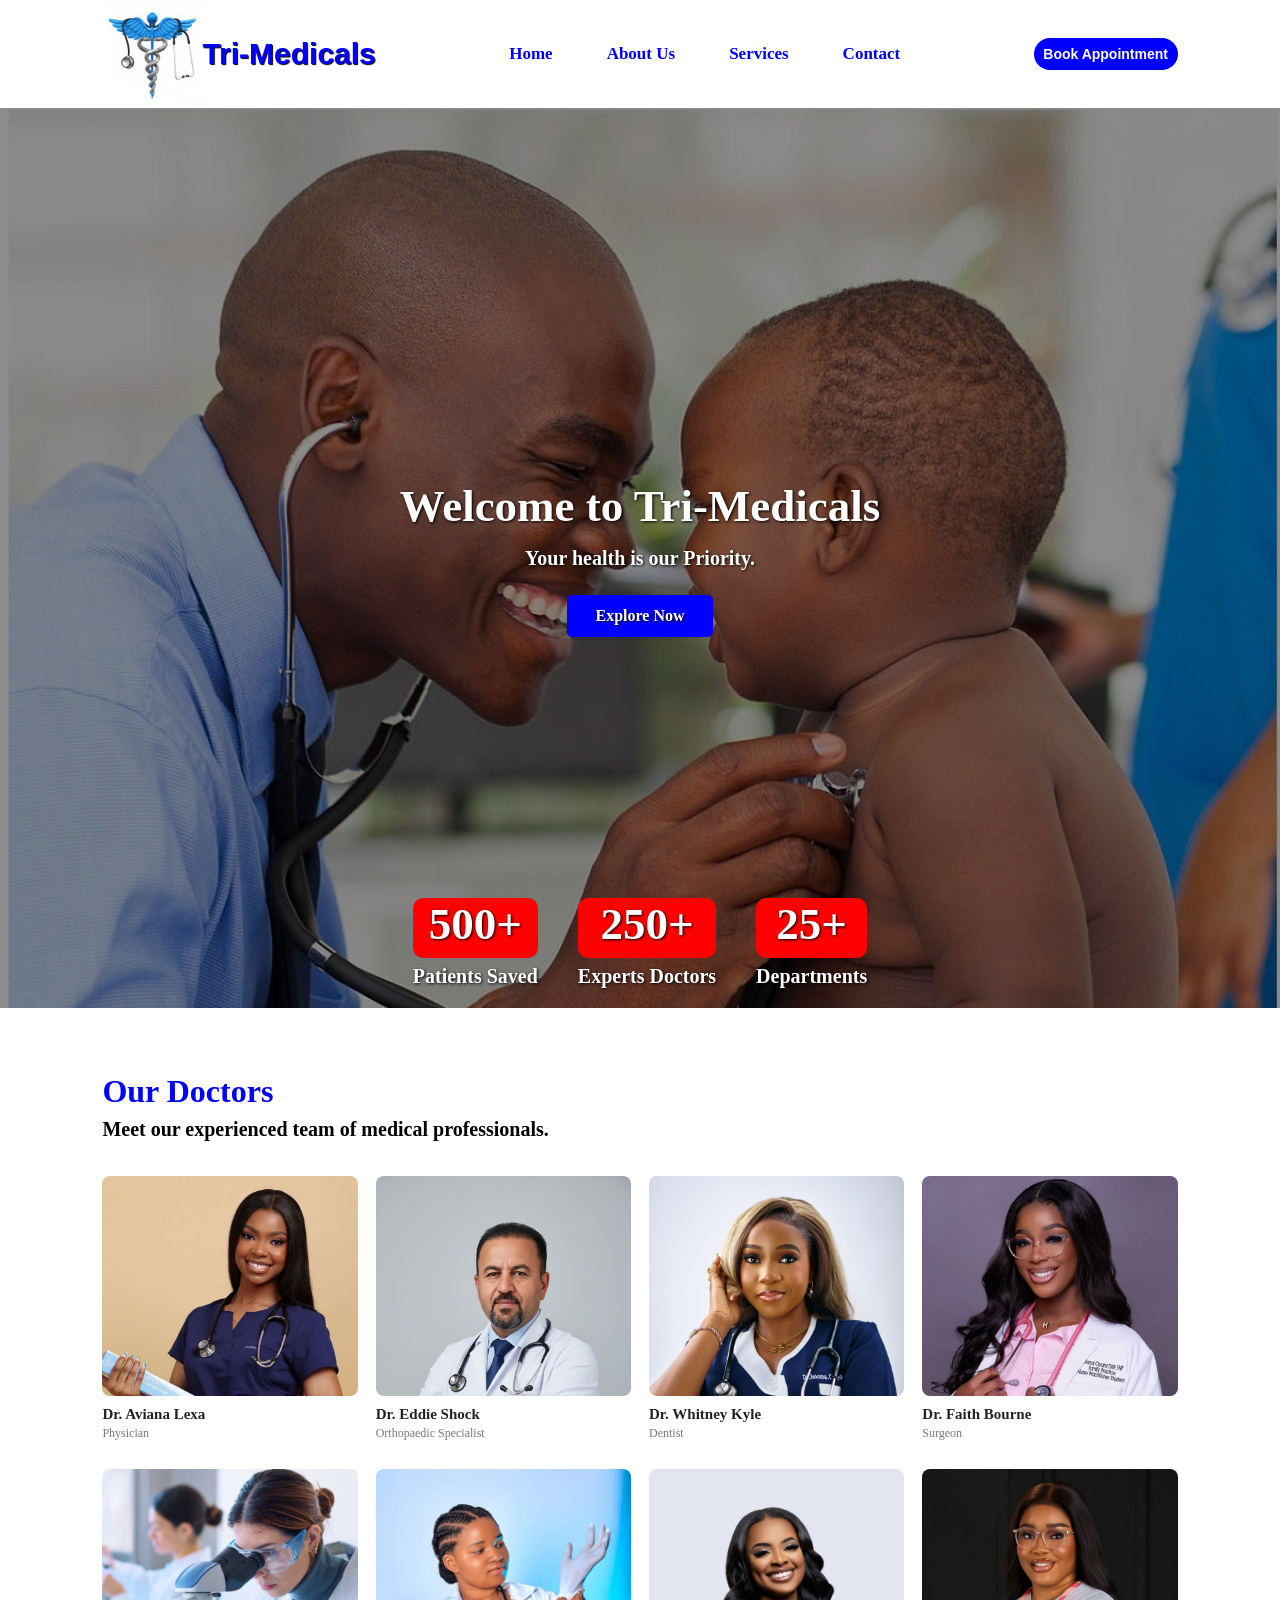
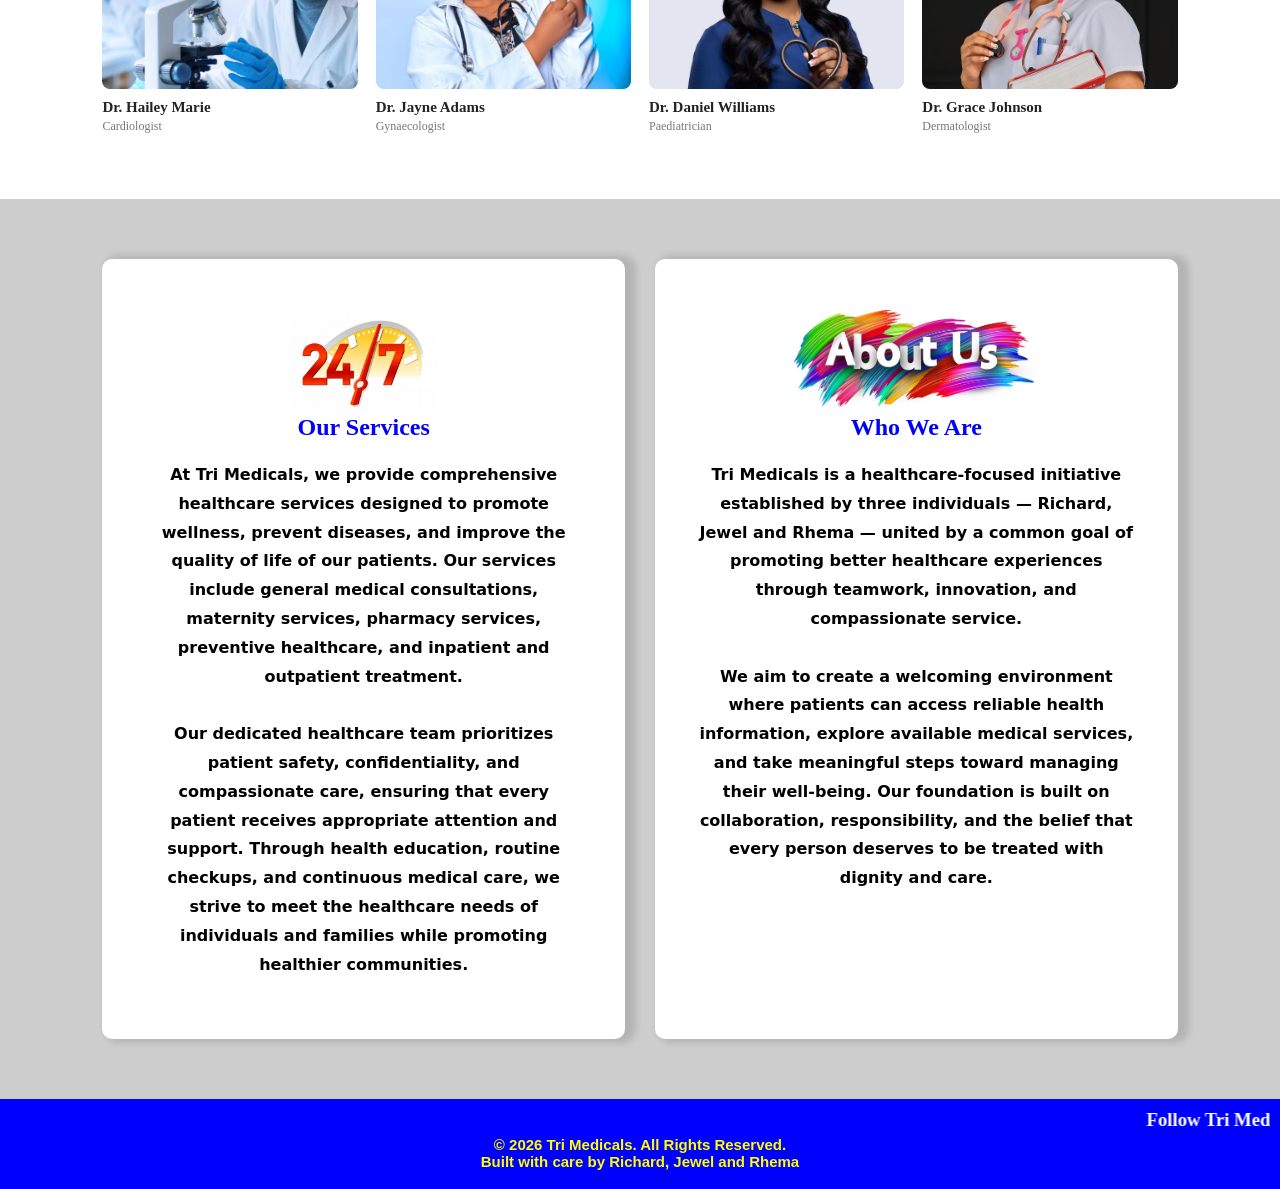
==== index.html @ 20a60c7f "Add files via upload" ====
<!DOCTYPE html>
<html lang="en">
<head>
  <meta charset="UTF-8">
  <meta name="viewport" content="width=device-width, initial-scale=1.0">
  <title>Sliding Hero Section</title>
  <link rel="stylesheet" href="index.css">
</head>

<body>

  <header class="header">
    <div class="logo">
      <img src="57fd39310b9ed215d905737ed5369419.jpg" 
      alt="Logo" height="100" width="100">
      <small>Tri-Medicals</small>
    </div>

   <nav>
      <a href="index.html">Home</a>
      <a href="#About">About Us</a>
     <a href="#Services">Services</a>
      <a href="#contact">Contact</a>
    </nav>

  <div class="buttn">
    <button><a href="book.html">Book Appointment</a></button>
  </div>
  
  </header>
  
  <section class="hero">
    <div class="hero-content">

      <div class="slide slide1">
        <h1>Welcome to Tri-Medicals</h1>
        <p>Your health is our Priority.</p>
        <a href="#doctors" class="btn">Explore Now</a>

        <div class="flaunt">
          <div class="flaunt-content">
          <h1>500+</h1>
          <p>Patients Saved</p>
          </div>

          <div class="flaunt-content">
          <h1>250+</h1>
          <p>Experts Doctors</p>
          </div>

          <div class="flaunt-content">
          <h1>25+</h1>
          <p>Departments</p>
          </div>
        </div>
      </div>

      <div class="slide slide2">
        <h1>Quality Healthcare</h1>
        <p>Providing exceptional medical care for your well-being.</p>
        <a href="jewel.html" class="btn">Learn More</a>
      </div>
      
      
      <div class="slide slide3">
        <h1>Experience Excellence</h1>
        <p>Providing outstanding healthcare services.</p>
        <a href="rema.html" class="btn">Get Started</a>
      </div>
    </div>
  </section>

<section class="doctors" id="doctors">
    <div class="doctors-heading">
        <h2>Our Doctors</h2>
        <p>Meet our experienced team of medical professionals.</p>
    </div>
    <div class="doctors-container">
        <div class="doctor">
            <div class="doctor-image">
                <img src="1a757b9acd0ac59963c30a7845293c76.jpg" alt="Dr. Aviana Lexa">
            </div>
            <h3>Dr. Aviana Lexa</h3>
            <p>Physician</p>
        </div>
        <div class="doctor">
            <div class="doctor-image">
                <img src="f1638a3b734fa2c73a05cc1893f5796e.jpg" alt="Dr. Eddie Shock">
            </div>
            <h3>Dr. Eddie Shock</h3>
            <p>Orthopaedic Specialist</p>
        </div>
        <div class="doctor">
            <div class="doctor-image">
                <img src="ee (1).jpg" alt="Dr. Roseline Kyle">
            </div>
            <h3>Dr. Whitney Kyle</h3>
            <p>Dentist</p>
        </div>
        <div class="doctor">
            <div class="doctor-image">
                <img src="0347b9b4e133ac44768836cc714ef6ae.jpg" alt="Dr. Lawson Bourne">
            </div>
            <h3>Dr. Faith Bourne</h3>
            <p>Surgeon</p>
        </div>
        <div class="doctor">
            <div class="doctor-image">
                <img src="ca16efb843da4da2bc62c32de4078e88.jpg" alt="Dr. Hailey Marie">
            </div>
            <h3>Dr. Hailey Marie</h3>
            <p>Cardiologist</p>
        </div>
        <div class="doctor">
            <div class="doctor-image">
                <img src="8018d96ec3105ccbb4c014d3eaa37e16.jpg" alt="Dr. Jayne Adams">
            </div>
            <h3>Dr. Jayne Adams</h3>
            <p>Gynaecologist</p>
        </div>
        <div class="doctor">
            <div class="doctor-image">
                <img src="ee (2).jpg" alt="Dr. Winifred Williams">
            </div>
            <h3>Dr. Daniel Williams</h3>
            <p>Paediatrician</p>
        </div>
        <div class="doctor">
            <div class="doctor-image">
                <img src="b3552e364f4a2244667522ef50757efb.jpg" alt="Dr. Grace Johnson">
            </div>
            <h3>Dr. Grace Johnson</h3>
            <p>Dermatologist</p>
        </div>
    </div>
</section>

  <section class="content">
  
    <div class="content-section">
      <div class="logos">
    <img src="c5f24e0ccd34e02118a8fd1b642acce1.jpg" height="100" width="150">
             </div>
      <h2 id =Services>Our Services</h2>
      <p>
      At Tri Medicals, we provide comprehensive healthcare services 
      designed to promote wellness, prevent diseases, and improve the 
      quality of life of our patients. Our services include general
       medical consultations, maternity services, pharmacy services, 
       preventive healthcare, and inpatient and 
       outpatient treatment.<br><br> 
       Our dedicated healthcare team prioritizes patient safety, 
       confidentiality, and compassionate care, ensuring that every 
       patient receives appropriate attention and support. 
       Through health education, routine checkups, and continuous medical
        care, we strive to meet the healthcare needs of individuals and 
        families while promoting healthier communities.
      </p> </div>



    <div class="content-section">
        <div class="logos">
    <img src="f0aa457db491c90fc447aba554504ecc.jpg" height="100" width="250">
             </div>
    
      <h2 id =About>Who We Are</h2>
      <p>
      Tri Medicals is a healthcare-focused initiative established by three individuals —
       Richard, Jewel and Rhema — united by a common goal of promoting better healthcare experiences through teamwork, innovation, and compassionate service.
      <br><br>We aim to create a welcoming environment where patients can access 
      reliable health information, explore available medical services, and 
      take meaningful steps toward managing their well-being.

    Our foundation is built on collaboration, responsibility, and the 
    belief that every person deserves to be treated with dignity and care.</p>
    
  </section>

  <footer>

<h3><Marquee id="contact">Follow Tri Medicals @ trimedicals@gmail.com or Call 0704 112 0953 for healthcare updates, wellness information, and news about our initiatives.
</Marquee></h3>
<p>© 2026 Tri Medicals. All Rights Reserved.<br>

Built with care by Richard, Jewel and Rhema</p>


  </footer>
</body>
</html>
---- index.css ----
/* =========================
   1. GENERAL RESET
========================= */

* {
    margin: 0;
    padding: 0;
    box-sizing: border-box;
    scroll-behavior: smooth;
}

body {
    font-family: "Times New Roman", serif;
}


/* =========================
   2. HEADER
========================= */

.header {
    width: 100%;
    padding: 4px 8%;
    display: flex;
    justify-content: space-between;
    align-items: center;
    background: white;
    position: relative;
    z-index: 10;
}

.logo {
    display: flex;
    align-items: center;
}

.logo small {
    font-family: Verdana, Geneva, Tahoma, sans-serif;
    font-size: 30px;
    font-weight: bold;
    color: blue;
    text-shadow: 1px 1px 1px black;
}

nav {
    display: flex;
    align-items: center;
    gap: 30px;
}

nav a {
    display: inline-block;
    color: blue;
    text-decoration: none;
    font-size: 17px;
    font-weight: bold;
    padding: 10px 12px;
    border-radius: 10px;
    transition: color 0.5s ease,
                background-color 0.5s ease,
                transform 0.5s ease;
}

nav a:hover {
    color: white;
    background-color: blue;
    transform: scale(1.05);
}


/* =========================
   3. HEADER BUTTON
========================= */

.buttn button {
    outline: none;
    background-color: blue;
    border: none;
    width: 9rem;
    height: 2rem;
    border-radius: 30px;
    font-weight: bolder;
    font-size: 14px;
    cursor: pointer;
    transition: background-color 0.5s ease,
                transform 0.5s ease;
}

.buttn button a {
    display: block;
    text-decoration: none;
    color: white;
}

.buttn button:hover {
    background-color: darkorange;
    transform: scale(1.1);
}


/* =========================
   4. HERO SECTION
========================= */

.hero {
    width: 100%;
    height: 100vh;
    overflow: hidden;
    position: relative;
}

/* HERO SLIDER CONTAINER */

.hero-content {
    display: flex;
    width: 100%;
    height: 100%;
    animation: slideImages 15s infinite;
}

/* INDIVIDUAL SLIDES */

.slide {
    min-width: 100%;
    height: 100%;
    flex-shrink: 0;
    display: flex;
    flex-direction: column;
    justify-content: center;
    align-items: center;
    text-align: center;
    color: white;
    background-size: cover;
    background-position: center;
    background-repeat: no-repeat;
    position: relative;
}

/* DARK OVERLAY */

.slide::before {
    content: "";
    position: absolute;
    inset: 0;
    background: rgba(0, 0, 0, 0.45);
}

/* TEXT ABOVE OVERLAY */

.slide h1,
.slide p,
.slide .btn {
    position: relative;
    z-index: 1;
}

.slide h1 {
    font-size: 45px;
    margin-bottom: 15px;
    font-weight: bolder;
    text-shadow: 1px 1px 3px black;
}

.slide p {
    font-size: 20px;
    margin-bottom: 25px;
    font-weight: bold;
    text-shadow: 1px 1px 3px black;
}


/* =========================
   5. HERO BUTTON
========================= */

.btn {
    display: inline-block;
    padding: 12px 28px;
    background: blue;
    color: white;
    font-weight: bold;
    text-decoration: none;
    border-radius: 5px;
    text-shadow: 1px 1px 2px black;
    transition: background-color 0.5s ease,
                transform 0.5s ease;
}

.btn:hover {
    background: darkorange;
    transform: scale(1.1);
}


/* =========================
   6. HERO BACKGROUND IMAGES
========================= */

.slide1 {
    background-image: url("06338c5618390aa8daa78da139a092a7.jpg");
}

.slide2 {
    background-image: url("8f6bf9ec757c823ac76cba3bd593ddc8.jpg");
}

.slide3 {
    background-image: url("fb2cb95fa4006c849cd79988b7103ccd.jpg");
}


/* =========================
   7. SLIDER ANIMATION
========================= */

@keyframes slideImages {
    0%, 30% {
        transform: translateX(0);
    }

    33%, 63% {
        transform: translateX(-100%);
    }

    66%, 96% {
        transform: translateX(-200%);
    }

    100% {
        transform: translateX(0);
    }
}


/* =========================
   8. FLAUNT CONTENT
========================= */

.flaunt {
    display: flex;
    justify-content: space-between;
    position: absolute;
    bottom: 50px;
    gap: 40px;
    text-align: center;
}

.flaunt-content {
    background-color: red;
    height: 60px;
    border-radius: 10px;
}

.flaunt-content:hover {
    color: yellow;
    cursor: pointer;
}


/* =========================
   9. DOCTORS SECTION
========================= */

.doctors {
    padding: 65px 8%;
    background: #ffffff;
}

.doctors-heading {
    margin-bottom: 35px;
}

.doctors-heading h2 {
    font-size: 32px;
    color: blue;
    margin-bottom: 8px;
}

.doctors-heading p {
    color: black;
    font-size: 20px;
    font-weight: bold;
}

/* DOCTOR GRID */

.doctors-container {
    display: grid;
    grid-template-columns: repeat(4, minmax(0, 1fr));
    gap: 28px 18px;
    max-width: 1200px;
    margin: 0 auto;
}

/* INDIVIDUAL DOCTOR */

.doctor {
    min-width: 0;
    background: transparent;
}

/* DOCTOR IMAGE FRAME */

.doctor-image {
    width: 100%;
    height: 220px;
    overflow: hidden;
    border-radius: 8px;
    background: #f0f3f5;
}

/* DOCTOR IMAGE */

.doctor-image img {
    width: 100%;
    height: 100%;
    display: block;
    object-fit: cover;
    object-position: center top;
    transition: transform 0.35s ease;
}

.doctor:hover .doctor-image img {
    transform: scale(1.04);
}

/* DOCTOR NAME */

.doctor h3 {
    color: #222;
    font-size: 15px;
    margin: 10px 0 3px;
    font-weight: 600;
}

/* DOCTOR SPECIALIZATION */

.doctor p {
    color: #777;
    font-size: 12px;
    margin: 0;
}


/* =========================
   10. ABOUT SECTION
========================= */

.content {
    padding: 60px 8%;
    text-align: center;
    display: flex;
    justify-content: center;
    align-items: stretch;
    gap: 30px;
    min-height: 100vh;
    background-color: rgb(206, 205, 205);
    position: relative;
}

/* ABOUT CARDS */

.content-section {
    flex: 1;
    min-width: 0;
    min-height: 10rem;
    padding: 20px 10px;
    box-shadow: 7px 0 7px 4px rgba(0, 0, 0, 0.12);
    border-radius: 10px;
    border: 1px solid transparent;
    background-color: white;
    transition: transform 0.4s ease,
                box-shadow 0.4s ease,
                border-color 0.4s ease;
    animation: fadeInUp 0.8s ease both;
}

/* ABOUT CARD HOVER */

.content-section:hover {
    transform: translateY(-8px);
    box-shadow: 0 18px 35px rgba(0, 70, 140, 0.16);
    border-color: blue;
}

/* ABOUT ANIMATION */

@keyframes fadeInUp {
    from {
        opacity: 0;
        transform: translateY(25px);
    }

    to {
        opacity: 1;
        transform: translateY(0);
    }
}

/* ABOUT HEADINGS */

.content-section h2 {
    color: blue;
    text-shadow: 1px 1px 2px white;
    font-family: Georgia, "Times New Roman", Times, serif;
}

/* LOGOS */

.logos {
    padding-top: 30px;
}

/* ABOUT PARAGRAPHS */

.content-section p {
    padding: 20px;
    margin: 0 10px;
    text-align: center;
    font-family: system-ui, -apple-system, BlinkMacSystemFont,
        "Segoe UI", Roboto, Oxygen, Ubuntu, Cantarell,
        "Open Sans", "Helvetica Neue", sans-serif;
    font-weight: bold;
    line-height: 1.8;
}


/* =========================
   11. FOOTER
========================= */

footer {
    background-color: blue;
    min-height: 10vh;
    padding: 10px;
}

footer h3 {
    color: white;
    font-weight: bold;
}

footer p {
    color: yellow;
    font-weight: bold;
    text-align: center;
    font-family: "Trebuchet MS", "Lucida Sans Unicode",
        "Lucida Grande", "Lucida Sans", Arial, sans-serif;
    font-size: 15px;
    align-content: center;
}


/* =========================
   12. TABLET RESPONSIVENESS
   Screens up to 900px
========================= */

@media (max-width: 900px) {

    /* HEADER */

    .header {
        padding: 12px 5%;
        flex-wrap: wrap;
        gap: 15px;
    }

    .logo small {
        font-size: 25px;
    }

    nav {
        gap: 10px;
        flex-wrap: wrap;
        justify-content: center;
    }

    nav a {
        font-size: 15px;
        padding: 8px;
    }

    .buttn button {
        width: 8rem;
    }

    /* HERO */

    .hero {
        height: 70vh;
        min-height: 400px;
    }

    .slide h1 {
        font-size: 36px;
        padding: 0 20px;
    }

    .slide p {
        font-size: 18px;
        padding: 0 20px;
    }

    /* FLAUNT */

    .flaunt {
        left: 5%;
        right: 5%;
        bottom: 20px;
        gap: 15px;
        flex-wrap: wrap;
        justify-content: center;
    }

    .flaunt-content {
        flex: 1 1 180px;
        height: auto;
        min-height: 60px;
        padding: 10px;
    }

    /* DOCTORS */

    .doctors {
        padding: 50px 5%;
    }

    .doctors-container {
        grid-template-columns: repeat(3, minmax(0, 1fr));
        gap: 24px 15px;
    }

    .doctor-image {
        height: 210px;
    }

    /* ABOUT */

    .content {
        flex-wrap: wrap;
        padding: 40px 5%;
        gap: 20px;
        min-height: auto;
    }

    .content-section {
        flex: 1 1 280px;
        padding: 20px 10px;
    }

    .content-section p {
        padding: 15px 5px;
        margin: 0;
    }

    /* FOOTER */

    footer p {
        font-size: 14px;
    }
}


/* =========================
   13. MOBILE RESPONSIVENESS
   Screens up to 600px
========================= */

@media (max-width: 600px) {

    /* HEADER */

    .header {
        flex-direction: column;
        align-items: center;
        padding: 18px 5%;
        gap: 15px;
    }

    .logo small {
        font-size: 23px;
    }

    nav {
        width: 100%;
        gap: 5px;
        flex-wrap: wrap;
        justify-content: center;
    }

    nav a {
        font-size: 13px;
        padding: 8px 6px;
    }

    .buttn button {
        width: 9rem;
        height: 2.3rem;
    }

    /* HERO */

    .hero {
        height: 65vh;
        min-height: 400px;
    }

    .slide h1 {
        font-size: 28px;
        margin-bottom: 12px;
        padding: 0 15px;
    }

    .slide p {
        font-size: 15px;
        margin-bottom: 20px;
        padding: 0 18px;
    }

    .btn {
        padding: 10px 20px;
        font-size: 14px;
    }

    /* FLAUNT */

    .flaunt {
        left: 4%;
        right: 4%;
        bottom: 12px;
        gap: 8px;
    }

    .flaunt-content {
        flex: 1 1 100%;
        min-height: 45px;
        font-size: 13px;
    }

    /* DOCTORS */

    .doctors {
        padding: 35px 5%;
    }

    .doctors-heading {
        margin-bottom: 25px;
    }

    .doctors-heading h2 {
        font-size: 25px;
    }

    .doctors-heading p {
        font-size: 15px;
    }

    .doctors-container {
        grid-template-columns: repeat(2, minmax(0, 1fr));
        gap: 22px 12px;
    }

    .doctor-image {
        height: 170px;
    }

    .doctor h3 {
        font-size: 13px;
    }

    .doctor p {
        font-size: 11px;
    }

    /* ABOUT */

    .content {
        flex-direction: column;
        padding: 35px 5%;
        gap: 20px;
        min-height: auto;
    }

    .content-section {
        flex: none;
        width: 100%;
        min-height: auto;
        padding: 25px 15px;
    }

    .content-section h2 {
        font-size: 23px;
    }

    .content-section p {
        font-size: 14px;
        line-height: 1.7;
        padding: 12px 5px;
        margin: 0;
    }

    .logos {
        padding-top: 20px;
    }

    /* FOOTER */

    footer {
        padding: 15px 10px;
    }

    footer h3 {
        font-size: 17px;
        text-align: center;
    }

    footer p {
        font-size: 12px;
        line-height: 1.6;
    }
}


/* =========================
   14. VERY SMALL PHONES
   Screens up to 350px
========================= */

@media (max-width: 350px) {

    /* HEADER */

    .header {
        padding: 12px 3%;
    }

    .logo small {
        font-size: 20px;
    }

    nav {
        gap: 2px;
    }

    nav a {
        font-size: 11px;
        padding: 7px 4px;
    }

    .buttn button {
        width: 8rem;
    }

    /* HERO */

    .hero {
        min-height: 360px;
    }

    .slide h1 {
        font-size: 23px;
    }

    .slide p {
        font-size: 13px;
    }

    .btn {
        padding: 9px 16px;
        font-size: 12px;
    }

    /* FLAUNT */

    .flaunt {
        left: 3%;
        right: 3%;
        gap: 6px;
    }

    .flaunt-content {
        font-size: 12px;
    }

    /* DOCTORS */

    .doctors-container {
        gap: 15px 8px;
    }

    .doctor-image {
        height: 140px;
    }

    .doctor h3 {
        font-size: 12px;
    }

    .doctor p {
        font-size: 10px;
    }

    /* ABOUT */

    .content-section {
        padding: 20px 10px;
    }

    .content-section h2 {
        font-size: 21px;
    }

    .content-section p {
        font-size: 13px;
    }
}


/* =========================
   15. REDUCED MOTION
   ACCESSIBILITY
========================= */

@media (prefers-reduced-motion: reduce) {

    *,
    *::before,
    *::after {
        scroll-behavior: auto !important;
        animation-duration: 0.01ms !important;
        animation-iteration-count: 1 !important;
        transition-duration: 0.01ms !important;
    }
}
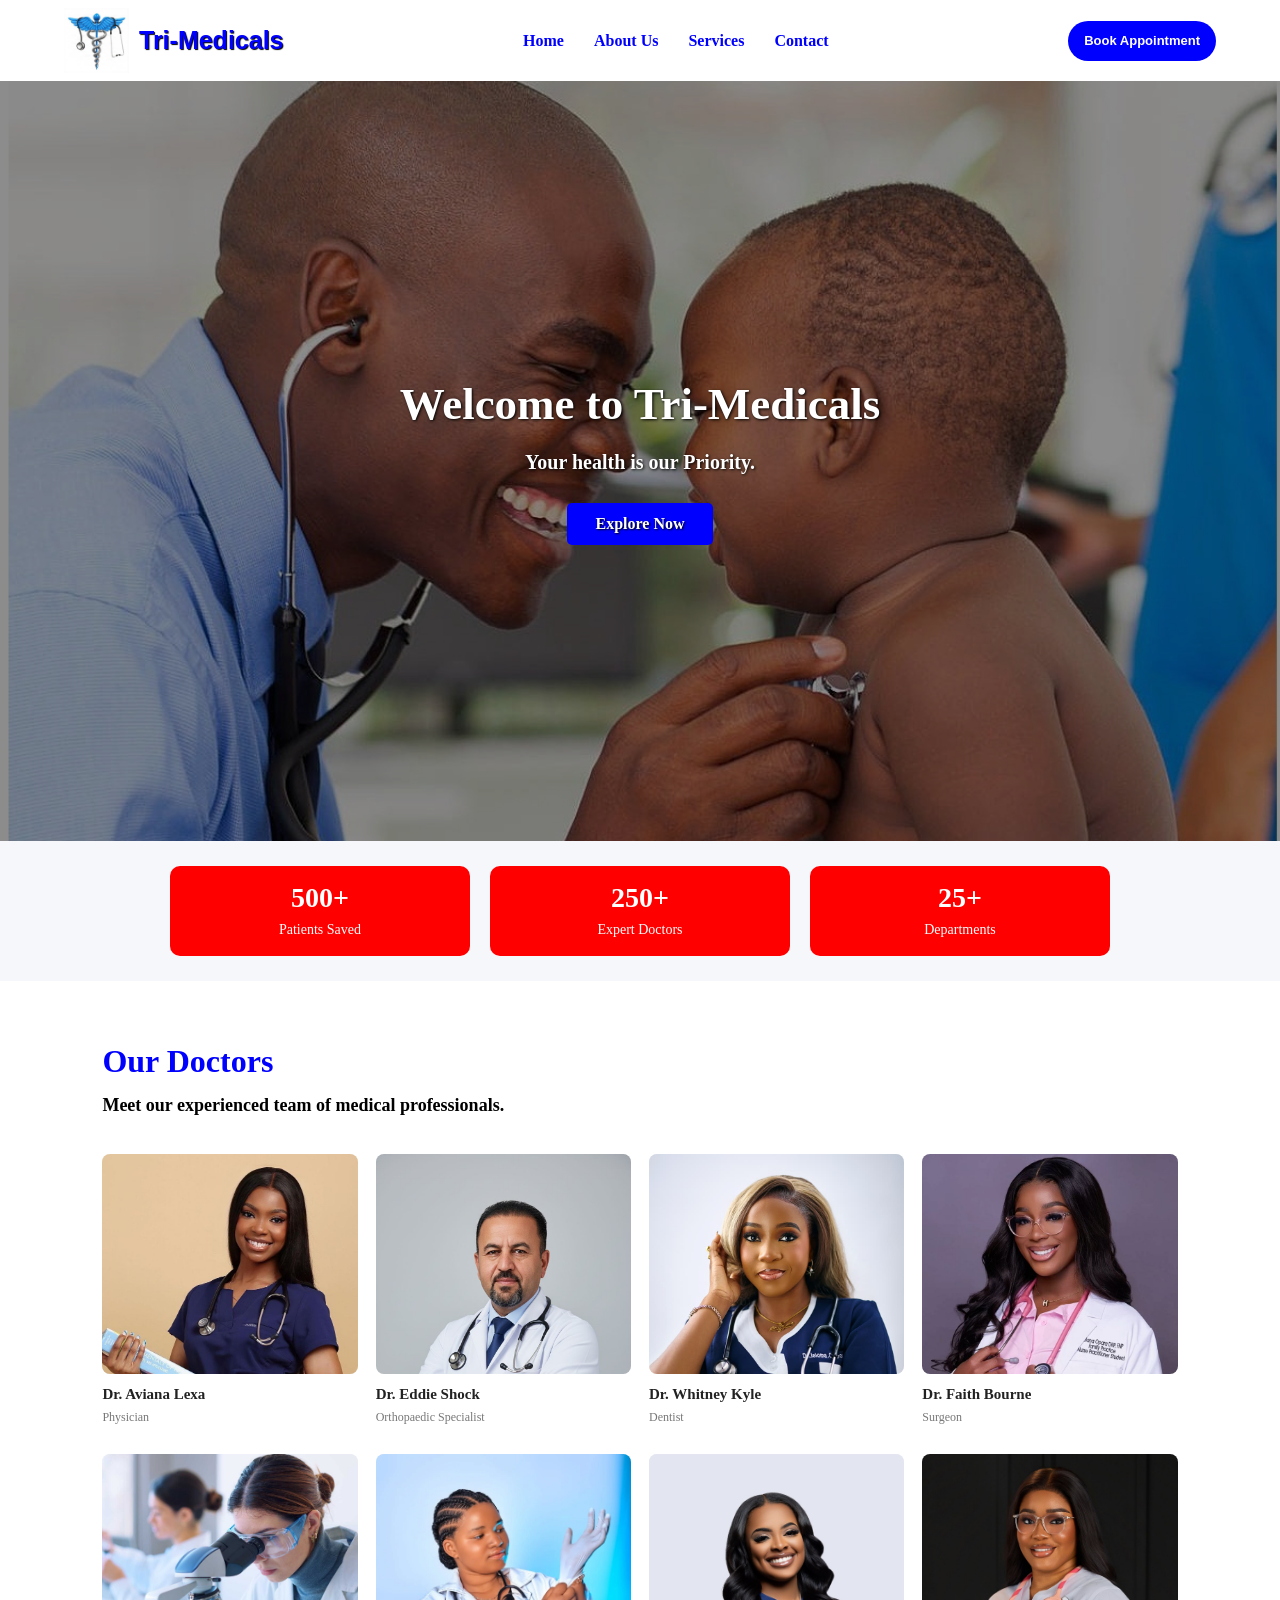
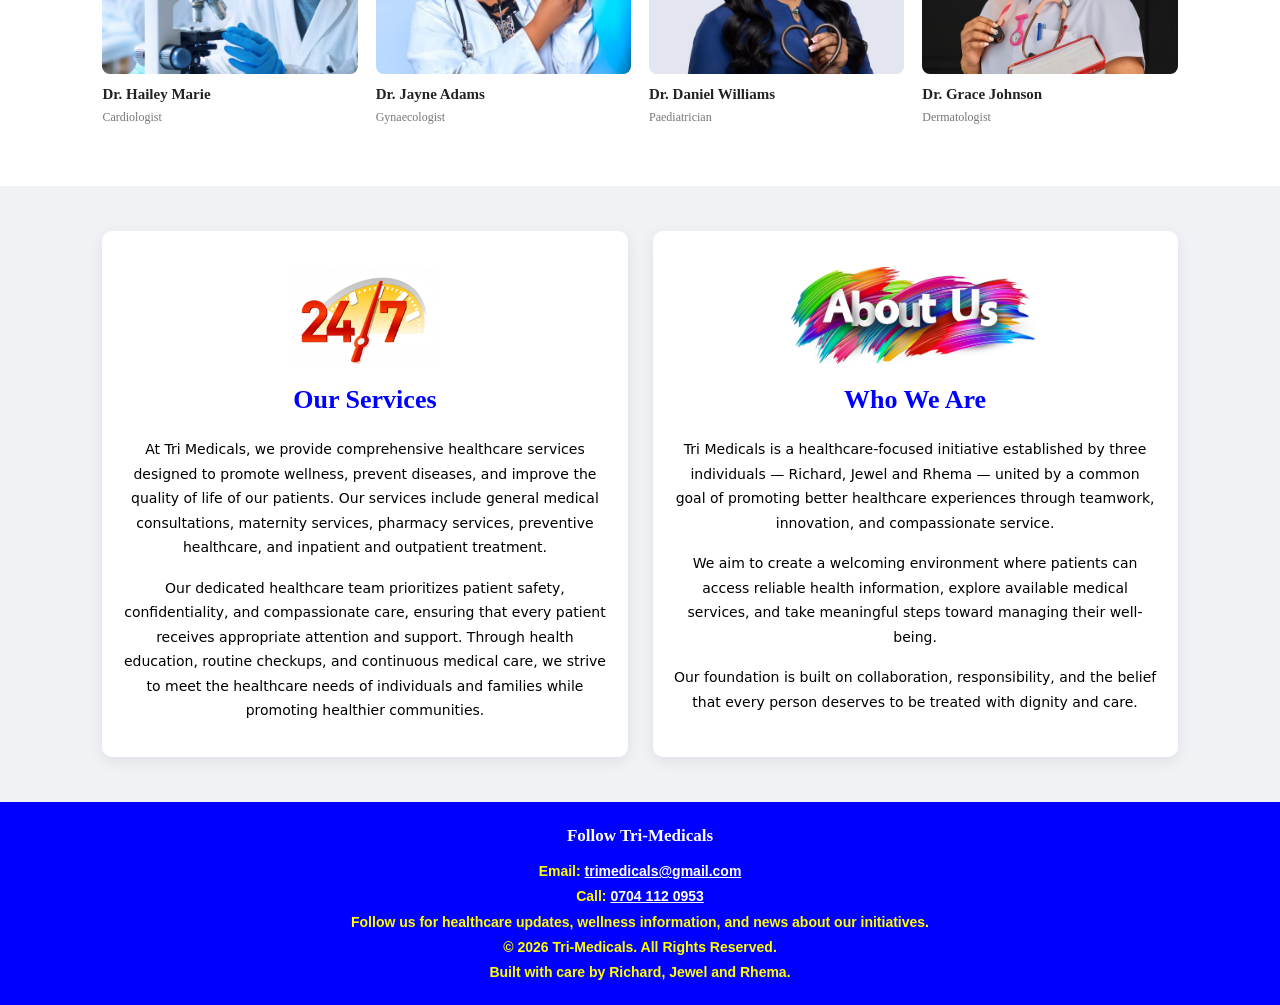
==== commit cdbb3c8f: "Revise index.html for improved structure and content Updated the HTML structure and content for the " ====
--- a/index.html
+++ b/index.html
@@ -1,191 +1,382 @@
+
 <!DOCTYPE html>
 <html lang="en">
+
 <head>
-  <meta charset="UTF-8">
-  <meta name="viewport" content="width=device-width, initial-scale=1.0">
-  <title>Sliding Hero Section</title>
-  <link rel="stylesheet" href="index.css">
+    <meta charset="UTF-8">
+    <meta name="viewport" content="width=device-width, initial-scale=1.0">
+
+    <title>Tri-Medicals | Quality Healthcare</title>
+
+    <link rel="stylesheet" href="index.css">
 </head>
 
 <body>
 
-  <header class="header">
-    <div class="logo">
-      <img src="57fd39310b9ed215d905737ed5369419.jpg" 
-      alt="Logo" height="100" width="100">
-      <small>Tri-Medicals</small>
-    </div>
-
-   <nav>
-      <a href="index.html">Home</a>
-      <a href="#About">About Us</a>
-     <a href="#Services">Services</a>
-      <a href="#contact">Contact</a>
-    </nav>
-
-  <div class="buttn">
-    <button><a href="book.html">Book Appointment</a></button>
-  </div>
-  
-  </header>
-  
-  <section class="hero">
-    <div class="hero-content">
-
-      <div class="slide slide1">
-        <h1>Welcome to Tri-Medicals</h1>
-        <p>Your health is our Priority.</p>
-        <a href="#doctors" class="btn">Explore Now</a>
-
-        <div class="flaunt">
-          <div class="flaunt-content">
-          <h1>500+</h1>
-          <p>Patients Saved</p>
-          </div>
-
-          <div class="flaunt-content">
-          <h1>250+</h1>
-          <p>Experts Doctors</p>
-          </div>
-
-          <div class="flaunt-content">
-          <h1>25+</h1>
-          <p>Departments</p>
-          </div>
-        </div>
-      </div>
-
-      <div class="slide slide2">
-        <h1>Quality Healthcare</h1>
-        <p>Providing exceptional medical care for your well-being.</p>
-        <a href="jewel.html" class="btn">Learn More</a>
-      </div>
-      
-      
-      <div class="slide slide3">
-        <h1>Experience Excellence</h1>
-        <p>Providing outstanding healthcare services.</p>
-        <a href="rema.html" class="btn">Get Started</a>
-      </div>
-    </div>
-  </section>
-
-<section class="doctors" id="doctors">
-    <div class="doctors-heading">
-        <h2>Our Doctors</h2>
-        <p>Meet our experienced team of medical professionals.</p>
-    </div>
-    <div class="doctors-container">
-        <div class="doctor">
-            <div class="doctor-image">
-                <img src="1a757b9acd0ac59963c30a7845293c76.jpg" alt="Dr. Aviana Lexa">
-            </div>
-            <h3>Dr. Aviana Lexa</h3>
-            <p>Physician</p>
-        </div>
-        <div class="doctor">
-            <div class="doctor-image">
-                <img src="f1638a3b734fa2c73a05cc1893f5796e.jpg" alt="Dr. Eddie Shock">
-            </div>
-            <h3>Dr. Eddie Shock</h3>
-            <p>Orthopaedic Specialist</p>
-        </div>
-        <div class="doctor">
-            <div class="doctor-image">
-                <img src="ee (1).jpg" alt="Dr. Roseline Kyle">
-            </div>
-            <h3>Dr. Whitney Kyle</h3>
-            <p>Dentist</p>
-        </div>
-        <div class="doctor">
-            <div class="doctor-image">
-                <img src="0347b9b4e133ac44768836cc714ef6ae.jpg" alt="Dr. Lawson Bourne">
-            </div>
-            <h3>Dr. Faith Bourne</h3>
-            <p>Surgeon</p>
-        </div>
-        <div class="doctor">
-            <div class="doctor-image">
-                <img src="ca16efb843da4da2bc62c32de4078e88.jpg" alt="Dr. Hailey Marie">
-            </div>
-            <h3>Dr. Hailey Marie</h3>
-            <p>Cardiologist</p>
-        </div>
-        <div class="doctor">
-            <div class="doctor-image">
-                <img src="8018d96ec3105ccbb4c014d3eaa37e16.jpg" alt="Dr. Jayne Adams">
-            </div>
-            <h3>Dr. Jayne Adams</h3>
-            <p>Gynaecologist</p>
-        </div>
-        <div class="doctor">
-            <div class="doctor-image">
-                <img src="ee (2).jpg" alt="Dr. Winifred Williams">
-            </div>
-            <h3>Dr. Daniel Williams</h3>
-            <p>Paediatrician</p>
-        </div>
-        <div class="doctor">
-            <div class="doctor-image">
-                <img src="b3552e364f4a2244667522ef50757efb.jpg" alt="Dr. Grace Johnson">
-            </div>
-            <h3>Dr. Grace Johnson</h3>
-            <p>Dermatologist</p>
-        </div>
-    </div>
-</section>
-
-  <section class="content">
-  
-    <div class="content-section">
-      <div class="logos">
-    <img src="c5f24e0ccd34e02118a8fd1b642acce1.jpg" height="100" width="150">
-             </div>
-      <h2 id =Services>Our Services</h2>
-      <p>
-      At Tri Medicals, we provide comprehensive healthcare services 
-      designed to promote wellness, prevent diseases, and improve the 
-      quality of life of our patients. Our services include general
-       medical consultations, maternity services, pharmacy services, 
-       preventive healthcare, and inpatient and 
-       outpatient treatment.<br><br> 
-       Our dedicated healthcare team prioritizes patient safety, 
-       confidentiality, and compassionate care, ensuring that every 
-       patient receives appropriate attention and support. 
-       Through health education, routine checkups, and continuous medical
-        care, we strive to meet the healthcare needs of individuals and 
-        families while promoting healthier communities.
-      </p> </div>
-
-
-
-    <div class="content-section">
-        <div class="logos">
-    <img src="f0aa457db491c90fc447aba554504ecc.jpg" height="100" width="250">
-             </div>
-    
-      <h2 id =About>Who We Are</h2>
-      <p>
-      Tri Medicals is a healthcare-focused initiative established by three individuals —
-       Richard, Jewel and Rhema — united by a common goal of promoting better healthcare experiences through teamwork, innovation, and compassionate service.
-      <br><br>We aim to create a welcoming environment where patients can access 
-      reliable health information, explore available medical services, and 
-      take meaningful steps toward managing their well-being.
-
-    Our foundation is built on collaboration, responsibility, and the 
-    belief that every person deserves to be treated with dignity and care.</p>
-    
-  </section>
-
-  <footer>
-
-<h3><Marquee id="contact">Follow Tri Medicals @ trimedicals@gmail.com or Call 0704 112 0953 for healthcare updates, wellness information, and news about our initiatives.
-</Marquee></h3>
-<p>© 2026 Tri Medicals. All Rights Reserved.<br>
-
-Built with care by Richard, Jewel and Rhema</p>
-
-
-  </footer>
+    <!-- =========================
+         HEADER
+    ========================== -->
+
+    <header class="header">
+
+        <div class="logo">
+            <img
+                src="57fd39310b9ed215d905737ed5369419.jpg"
+                alt="Tri-Medicals Logo"
+                width="100"
+                height="100"
+            >
+            <small>Tri-Medicals</small>
+        </div>
+
+        <nav aria-label="Main navigation">
+            <a href="index.html">Home</a>
+            <a href="#About">About Us</a>
+            <a href="#Services">Services</a>
+            <a href="#contact">Contact</a>
+        </nav>
+
+        <div class="buttn">
+            <button type="button">
+                <a href="book.html">Book Appointment</a>
+            </button>
+        </div>
+
+    </header>
+
+
+    <!-- =========================
+         HERO SLIDER
+    ========================== -->
+
+    <section class="hero" aria-label="Welcome to Tri-Medicals">
+
+        <div class="hero-content">
+
+            <!-- SLIDE ONE -->
+
+            <div class="slide slide1">
+
+                <h1>Welcome to Tri-Medicals</h1>
+
+                <p>Your health is our Priority.</p>
+
+                <a href="#doctors" class="btn">
+                    Explore Now
+                </a>
+
+            </div>
+
+
+            <!-- SLIDE TWO -->
+
+            <div class="slide slide2">
+
+                <h1>Quality Healthcare</h1>
+
+                <p>
+                    Providing exceptional medical care
+                    for your well-being.
+                </p>
+
+                <a href="jewel.html" class="btn">
+                    Learn More
+                </a>
+
+            </div>
+
+
+            <!-- SLIDE THREE -->
+
+            <div class="slide slide3">
+
+                <h1>Experience Excellence</h1>
+
+                <p>
+                    Providing outstanding healthcare services.
+                </p>
+
+                <a href="rema.html" class="btn">
+                    Get Started
+                </a>
+
+            </div>
+
+        </div>
+
+    </section>
+
+
+    <!-- =========================
+         FLAUNT / STATISTICS
+    ========================== -->
+
+    <section class="flaunt" aria-label="Tri-Medicals statistics">
+
+        <div class="flaunt-content">
+            <h2>500+</h2>
+            <p>Patients Saved</p>
+        </div>
+
+        <div class="flaunt-content">
+            <h2>250+</h2>
+            <p>Expert Doctors</p>
+        </div>
+
+        <div class="flaunt-content">
+            <h2>25+</h2>
+            <p>Departments</p>
+        </div>
+
+    </section>
+
+
+    <!-- =========================
+         DOCTORS SECTION
+    ========================== -->
+
+    <section class="doctors" id="doctors">
+
+        <div class="doctors-heading">
+            <h2>Our Doctors</h2>
+
+            <p>
+                Meet our experienced team of medical professionals.
+            </p>
+        </div>
+
+        <div class="doctors-container">
+
+            <div class="doctor">
+                <div class="doctor-image">
+                    <img
+                        src="1a757b9acd0ac59963c30a7845293c76.jpg"
+                        alt="Dr. Aviana Lexa"
+                        loading="lazy"
+                    >
+                </div>
+                <h3>Dr. Aviana Lexa</h3>
+                <p>Physician</p>
+            </div>
+
+
+            <div class="doctor">
+                <div class="doctor-image">
+                    <img
+                        src="f1638a3b734fa2c73a05cc1893f5796e.jpg"
+                        alt="Dr. Eddie Shock"
+                        loading="lazy"
+                    >
+                </div>
+                <h3>Dr. Eddie Shock</h3>
+                <p>Orthopaedic Specialist</p>
+            </div>
+
+
+            <div class="doctor">
+                <div class="doctor-image">
+                    <img
+                        src="ee (1).jpg"
+                        alt="Dr. Whitney Kyle"
+                        loading="lazy"
+                    >
+                </div>
+                <h3>Dr. Whitney Kyle</h3>
+                <p>Dentist</p>
+            </div>
+
+
+            <div class="doctor">
+                <div class="doctor-image">
+                    <img
+                        src="0347b9b4e133ac44768836cc714ef6ae.jpg"
+                        alt="Dr. Faith Bourne"
+                        loading="lazy"
+                    >
+                </div>
+                <h3>Dr. Faith Bourne</h3>
+                <p>Surgeon</p>
+            </div>
+
+
+            <div class="doctor">
+                <div class="doctor-image">
+                    <img
+                        src="ca16efb843da4da2bc62c32de4078e88.jpg"
+                        alt="Dr. Hailey Marie"
+                        loading="lazy"
+                    >
+                </div>
+                <h3>Dr. Hailey Marie</h3>
+                <p>Cardiologist</p>
+            </div>
+
+
+            <div class="doctor">
+                <div class="doctor-image">
+                    <img
+                        src="8018d96ec3105ccbb4c014d3eaa37e16.jpg"
+                        alt="Dr. Jayne Adams"
+                        loading="lazy"
+                    >
+                </div>
+                <h3>Dr. Jayne Adams</h3>
+                <p>Gynaecologist</p>
+            </div>
+
+
+            <div class="doctor">
+                <div class="doctor-image">
+                    <img
+                        src="ee (2).jpg"
+                        alt="Dr. Daniel Williams"
+                        loading="lazy"
+                    >
+                </div>
+                <h3>Dr. Daniel Williams</h3>
+                <p>Paediatrician</p>
+            </div>
+
+
+            <div class="doctor">
+                <div class="doctor-image">
+                    <img
+                        src="b3552e364f4a2244667522ef50757efb.jpg"
+                        alt="Dr. Grace Johnson"
+                        loading="lazy"
+                    >
+                </div>
+                <h3>Dr. Grace Johnson</h3>
+                <p>Dermatologist</p>
+            </div>
+
+        </div>
+
+    </section>
+
+
+    <!-- =========================
+         ABOUT US AND SERVICES
+    ========================== -->
+
+    <section class="content" aria-label="About Tri-Medicals">
+
+        <!-- OUR SERVICES -->
+
+        <div class="content-section" id="Services">
+
+            <div class="logos">
+                <img
+                    src="c5f24e0ccd34e02118a8fd1b642acce1.jpg"
+                    alt="Tri-Medicals services"
+                    width="150"
+                    height="100"
+                    loading="lazy"
+                >
+            </div>
+
+            <h2>Our Services</h2>
+
+            <p>
+                At Tri Medicals, we provide comprehensive healthcare
+                services designed to promote wellness, prevent diseases,
+                and improve the quality of life of our patients.
+
+                Our services include general medical consultations,
+                maternity services, pharmacy services, preventive
+                healthcare, and inpatient and outpatient treatment.
+            </p>
+
+            <p>
+                Our dedicated healthcare team prioritizes patient safety,
+                confidentiality, and compassionate care, ensuring that
+                every patient receives appropriate attention and support.
+
+                Through health education, routine checkups, and continuous
+                medical care, we strive to meet the healthcare needs of
+                individuals and families while promoting healthier
+                communities.
+            </p>
+
+        </div>
+
+
+        <!-- ABOUT US -->
+
+        <div class="content-section" id="About">
+
+            <div class="logos">
+                <img
+                    src="f0aa457db491c90fc447aba554504ecc.jpg"
+                    alt="About Tri-Medicals"
+                    width="250"
+                    height="100"
+                    loading="lazy"
+                >
+            </div>
+
+            <h2>Who We Are</h2>
+
+            <p>
+                Tri Medicals is a healthcare-focused initiative
+                established by three individuals — Richard, Jewel and
+                Rhema — united by a common goal of promoting better
+                healthcare experiences through teamwork, innovation,
+                and compassionate service.
+            </p>
+
+            <p>
+                We aim to create a welcoming environment where patients
+                can access reliable health information, explore available
+                medical services, and take meaningful steps toward
+                managing their well-being.
+            </p>
+
+            <p>
+                Our foundation is built on collaboration, responsibility,
+                and the belief that every person deserves to be treated
+                with dignity and care.
+            </p>
+
+        </div>
+
+    </section>
+
+
+    <!-- =========================
+         FOOTER / CONTACT
+    ========================== -->
+
+    <footer id="contact">
+
+        <h3>
+            Follow Tri-Medicals
+        </h3>
+
+        <p>
+            Email:
+            <a href="mailto:trimedicals@gmail.com">
+                trimedicals@gmail.com
+            </a>
+            <br>
+
+            Call:
+            <a href="tel:07041120953">
+                0704 112 0953
+            </a>
+            <br>
+
+            Follow us for healthcare updates, wellness information,
+            and news about our initiatives.
+        </p>
+
+        <p>
+            &copy; 2026 Tri-Medicals. All Rights Reserved.
+            <br>
+            Built with care by Richard, Jewel and Rhema.
+        </p>
+
+    </footer>
+
 </body>
-</html>+</html>
--- a/index.css
+++ b/index.css
@@ -1,7 +1,7 @@
 
-/* =========================
+/* =========================================
    1. GENERAL RESET
-========================= */
+========================================= */
 
 * {
     margin: 0;
@@ -11,20 +11,27 @@
 }
 
 body {
+    width: 100%;
     font-family: "Times New Roman", serif;
-}
-
-
-/* =========================
+    overflow-x: hidden;
+}
+
+img {
+    max-width: 100%;
+}
+
+
+/* =========================================
    2. HEADER
-========================= */
+========================================= */
 
 .header {
     width: 100%;
-    padding: 4px 8%;
+    padding: 8px 5%;
     display: flex;
     justify-content: space-between;
     align-items: center;
+    gap: 20px;
     background: white;
     position: relative;
     z-index: 10;
@@ -33,11 +40,19 @@
 .logo {
     display: flex;
     align-items: center;
+    gap: 10px;
+    flex-shrink: 0;
+}
+
+.logo img {
+    width: 65px;
+    height: 65px;
+    object-fit: contain;
 }
 
 .logo small {
     font-family: Verdana, Geneva, Tahoma, sans-serif;
-    font-size: 30px;
+    font-size: 25px;
     font-weight: bold;
     color: blue;
     text-shadow: 1px 1px 1px black;
@@ -46,71 +61,98 @@
 nav {
     display: flex;
     align-items: center;
-    gap: 30px;
+    justify-content: center;
+    flex-wrap: wrap;
+    gap: 10px;
 }
 
 nav a {
     display: inline-block;
     color: blue;
     text-decoration: none;
-    font-size: 17px;
+    font-size: 16px;
     font-weight: bold;
-    padding: 10px 12px;
-    border-radius: 10px;
-    transition: color 0.5s ease,
-                background-color 0.5s ease,
-                transform 0.5s ease;
+    padding: 10px;
+    border-radius: 8px;
+    transition: color 0.3s ease,
+                background-color 0.3s ease,
+                transform 0.3s ease;
 }
 
 nav a:hover {
     color: white;
     background-color: blue;
-    transform: scale(1.05);
-}
-
-
-/* =========================
-   3. HEADER BUTTON
-========================= */
+    transform: scale(1.04);
+}
+
+
+/* =========================================
+   3. APPOINTMENT BUTTON
+========================================= */
+
+/* APPOINTMENT BUTTON */
+
+.buttn {
+    flex-shrink: 0;
+}
 
 .buttn button {
-    outline: none;
+    display: inline-flex;
+    align-items: center;
+    justify-content: center;
+    min-height: 40px;
+    padding: 0;
     background-color: blue;
     border: none;
-    width: 9rem;
-    height: 2rem;
     border-radius: 30px;
-    font-weight: bolder;
-    font-size: 14px;
     cursor: pointer;
-    transition: background-color 0.5s ease,
-                transform 0.5s ease;
+    overflow: hidden;
+    transition: background-color 0.3s ease,
+                transform 0.3s ease;
 }
 
 .buttn button a {
-    display: block;
+    display: flex;
+    align-items: center;
+    justify-content: center;
+    padding: 10px 16px;
+    color: white;
+    font-size: 13px;
+    font-weight: bold;
     text-decoration: none;
-    color: white;
+    white-space: nowrap;
 }
 
 .buttn button:hover {
     background-color: darkorange;
-    transform: scale(1.1);
-}
-
-
-/* =========================
+    transform: scale(1.04);
+}
+
+/* MOBILE RESPONSIVENESS */
+
+@media (max-width: 600px) {
+    .buttn button {
+        min-height: 38px;
+    }
+
+    .buttn button a {
+        padding: 9px 14px;
+        font-size: 12px;
+    }
+}
+
+/* =========================================
    4. HERO SECTION
-========================= */
+========================================= */
 
 .hero {
     width: 100%;
-    height: 100vh;
+    height: 85vh;
+    min-height: 480px;
+    max-height: 760px;
+    position: relative;
     overflow: hidden;
-    position: relative;
-}
-
-/* HERO SLIDER CONTAINER */
+}
 
 .hero-content {
     display: flex;
@@ -119,34 +161,31 @@
     animation: slideImages 15s infinite;
 }
 
-/* INDIVIDUAL SLIDES */
-
 .slide {
-    min-width: 100%;
+    position: relative;
+    flex: 0 0 100%;
+    width: 100%;
     height: 100%;
-    flex-shrink: 0;
     display: flex;
     flex-direction: column;
     justify-content: center;
     align-items: center;
+    padding: 30px;
     text-align: center;
     color: white;
     background-size: cover;
     background-position: center;
     background-repeat: no-repeat;
-    position: relative;
-}
-
-/* DARK OVERLAY */
+    overflow: hidden;
+}
 
 .slide::before {
     content: "";
     position: absolute;
     inset: 0;
     background: rgba(0, 0, 0, 0.45);
-}
-
-/* TEXT ABOVE OVERLAY */
+    z-index: 0;
+}
 
 .slide h1,
 .slide p,
@@ -156,23 +195,25 @@
 }
 
 .slide h1 {
+    width: 100%;
+    max-width: 850px;
     font-size: 45px;
+    line-height: 1.2;
     margin-bottom: 15px;
-    font-weight: bolder;
+    font-weight: bold;
     text-shadow: 1px 1px 3px black;
+    overflow-wrap: break-word;
 }
 
 .slide p {
+    width: 100%;
+    max-width: 700px;
     font-size: 20px;
+    line-height: 1.6;
     margin-bottom: 25px;
     font-weight: bold;
     text-shadow: 1px 1px 3px black;
 }
-
-
-/* =========================
-   5. HERO BUTTON
-========================= */
 
 .btn {
     display: inline-block;
@@ -183,19 +224,19 @@
     text-decoration: none;
     border-radius: 5px;
     text-shadow: 1px 1px 2px black;
-    transition: background-color 0.5s ease,
-                transform 0.5s ease;
+    transition: background-color 0.3s ease,
+                transform 0.3s ease;
 }
 
 .btn:hover {
     background: darkorange;
-    transform: scale(1.1);
-}
-
-
-/* =========================
-   6. HERO BACKGROUND IMAGES
-========================= */
+    transform: scale(1.05);
+}
+
+
+/* =========================================
+   5. HERO BACKGROUND IMAGES
+========================================= */
 
 .slide1 {
     background-image: url("06338c5618390aa8daa78da139a092a7.jpg");
@@ -210,9 +251,9 @@
 }
 
 
-/* =========================
-   7. SLIDER ANIMATION
-========================= */
+/* =========================================
+   6. SLIDER ANIMATION
+========================================= */
 
 @keyframes slideImages {
     0%, 30% {
@@ -233,38 +274,64 @@
 }
 
 
-/* =========================
-   8. FLAUNT CONTENT
-========================= */
+/* =========================================
+   7. STATISTICS
+========================================= */
 
 .flaunt {
+    position: relative;
+    width: 100%;
+    padding: 25px 8%;
     display: flex;
-    justify-content: space-between;
-    position: absolute;
-    bottom: 50px;
-    gap: 40px;
+    justify-content: center;
+    align-items: stretch;
+    gap: 20px;
     text-align: center;
+    background: #f5f7fb;
 }
 
 .flaunt-content {
+    flex: 1;
+    min-width: 0;
+    max-width: 300px;
+    min-height: 90px;
+    padding: 15px;
+    display: flex;
+    flex-direction: column;
+    justify-content: center;
+    align-items: center;
     background-color: red;
-    height: 60px;
+    color: white;
     border-radius: 10px;
+    overflow-wrap: break-word;
+    transition: background-color 0.3s ease,
+                transform 0.3s ease;
+}
+
+.flaunt-content h2 {
+    font-size: 28px;
+    margin-bottom: 5px;
+}
+
+.flaunt-content p {
+    font-size: 14px;
+    line-height: 1.5;
 }
 
 .flaunt-content:hover {
     color: yellow;
-    cursor: pointer;
-}
-
-
-/* =========================
-   9. DOCTORS SECTION
-========================= */
+    background-color: darkred;
+    transform: translateY(-3px);
+}
+
+
+/* =========================================
+   8. DOCTORS SECTION
+========================================= */
 
 .doctors {
-    padding: 65px 8%;
-    background: #ffffff;
+    padding: 60px 8%;
+    background: white;
 }
 
 .doctors-heading {
@@ -273,17 +340,17 @@
 
 .doctors-heading h2 {
     font-size: 32px;
+    line-height: 1.3;
     color: blue;
     margin-bottom: 8px;
 }
 
 .doctors-heading p {
     color: black;
-    font-size: 20px;
+    font-size: 18px;
     font-weight: bold;
-}
-
-/* DOCTOR GRID */
+    line-height: 1.6;
+}
 
 .doctors-container {
     display: grid;
@@ -293,14 +360,10 @@
     margin: 0 auto;
 }
 
-/* INDIVIDUAL DOCTOR */
-
 .doctor {
     min-width: 0;
     background: transparent;
 }
-
-/* DOCTOR IMAGE FRAME */
 
 .doctor-image {
     width: 100%;
@@ -309,8 +372,6 @@
     border-radius: 8px;
     background: #f0f3f5;
 }
-
-/* DOCTOR IMAGE */
 
 .doctor-image img {
     width: 100%;
@@ -325,71 +386,63 @@
     transform: scale(1.04);
 }
 
-/* DOCTOR NAME */
-
 .doctor h3 {
     color: #222;
     font-size: 15px;
+    line-height: 1.4;
     margin: 10px 0 3px;
     font-weight: 600;
 }
-
-/* DOCTOR SPECIALIZATION */
 
 .doctor p {
     color: #777;
     font-size: 12px;
-    margin: 0;
-}
-
-
-/* =========================
-   10. ABOUT SECTION
-========================= */
+    line-height: 1.5;
+}
+
+
+/* =========================================
+   9. ABOUT US AND SERVICES
+========================================= */
 
 .content {
-    padding: 60px 8%;
-    text-align: center;
+    width: 100%;
+    padding: 45px 8%;
     display: flex;
     justify-content: center;
     align-items: stretch;
-    gap: 30px;
-    min-height: 100vh;
-    background-color: rgb(206, 205, 205);
-    position: relative;
-}
-
-/* ABOUT CARDS */
+    gap: 25px;
+    height: auto;
+    min-height: 0;
+    background: #f0f2f5;
+}
 
 .content-section {
     flex: 1;
     min-width: 0;
-    min-height: 10rem;
-    padding: 20px 10px;
-    box-shadow: 7px 0 7px 4px rgba(0, 0, 0, 0.12);
+    min-height: 0;
+    padding: 25px 20px;
+    background: white;
+    border: 1px solid transparent;
     border-radius: 10px;
-    border: 1px solid transparent;
-    background-color: white;
-    transition: transform 0.4s ease,
-                box-shadow 0.4s ease,
-                border-color 0.4s ease;
+    box-shadow: 0 4px 15px rgba(0, 0, 0, 0.08);
+    text-align: center;
+    transition: transform 0.3s ease,
+                box-shadow 0.3s ease,
+                border-color 0.3s ease;
     animation: fadeInUp 0.8s ease both;
 }
 
-/* ABOUT CARD HOVER */
-
 .content-section:hover {
-    transform: translateY(-8px);
-    box-shadow: 0 18px 35px rgba(0, 70, 140, 0.16);
+    transform: translateY(-5px);
+    box-shadow: 0 12px 25px rgba(0, 70, 140, 0.12);
     border-color: blue;
 }
-
-/* ABOUT ANIMATION */
 
 @keyframes fadeInUp {
     from {
         opacity: 0;
-        transform: translateY(25px);
+        transform: translateY(20px);
     }
 
     to {
@@ -398,133 +451,135 @@
     }
 }
 
-/* ABOUT HEADINGS */
+.logos {
+    padding-top: 10px;
+    margin-bottom: 15px;
+}
+
+.logos img {
+    display: block;
+    width: auto;
+    max-width: 100%;
+    height: 100px;
+    object-fit: contain;
+    margin: 0 auto;
+}
 
 .content-section h2 {
     color: blue;
-    text-shadow: 1px 1px 2px white;
+    font-size: 26px;
+    line-height: 1.35;
+    margin-bottom: 12px;
     font-family: Georgia, "Times New Roman", Times, serif;
 }
 
-/* LOGOS */
-
-.logos {
-    padding-top: 30px;
-}
-
-/* ABOUT PARAGRAPHS */
-
 .content-section p {
-    padding: 20px;
-    margin: 0 10px;
+    padding: 8px 0;
+    margin: 0;
     text-align: center;
     font-family: system-ui, -apple-system, BlinkMacSystemFont,
         "Segoe UI", Roboto, Oxygen, Ubuntu, Cantarell,
         "Open Sans", "Helvetica Neue", sans-serif;
-    font-weight: bold;
-    line-height: 1.8;
-}
-
-
-/* =========================
-   11. FOOTER
-========================= */
+    font-size: 14px;
+    font-weight: 500;
+    line-height: 1.75;
+    overflow-wrap: break-word;
+}
+
+
+/* =========================================
+   10. FOOTER
+========================================= */
 
 footer {
-    background-color: blue;
-    min-height: 10vh;
-    padding: 10px;
+    width: 100%;
+    padding: 20px 15px;
+    background: blue;
+    text-align: center;
 }
 
 footer h3 {
     color: white;
-    font-weight: bold;
+    font-size: 17px;
+    line-height: 1.6;
+    margin-bottom: 10px;
 }
 
 footer p {
     color: yellow;
     font-weight: bold;
-    text-align: center;
     font-family: "Trebuchet MS", "Lucida Sans Unicode",
         "Lucida Grande", "Lucida Sans", Arial, sans-serif;
-    font-size: 15px;
-    align-content: center;
-}
-
-
-/* =========================
-   12. TABLET RESPONSIVENESS
-   Screens up to 900px
-========================= */
-
-@media (max-width: 900px) {
-
-    /* HEADER */
+    font-size: 14px;
+    line-height: 1.8;
+    overflow-wrap: break-word;
+}
+
+footer a {
+    color: white;
+    overflow-wrap: anywhere;
+}
+
+footer .copyright {
+    margin-top: 12px;
+}
+
+
+/* =========================================
+   11. TABLETS
+========================================= */
+
+@media (min-width: 601px) and (max-width: 900px) {
 
     .header {
-        padding: 12px 5%;
-        flex-wrap: wrap;
-        gap: 15px;
-    }
-
-    .logo small {
-        font-size: 25px;
-    }
-
-    nav {
-        gap: 10px;
+        padding: 12px 4%;
         flex-wrap: wrap;
         justify-content: center;
+        gap: 12px;
+    }
+
+    .logo img {
+        width: 55px;
+        height: 55px;
+    }
+
+    .logo small {
+        font-size: 22px;
+    }
+
+    nav {
+        gap: 5px;
     }
 
     nav a {
-        font-size: 15px;
+        font-size: 14px;
         padding: 8px;
     }
 
-    .buttn button {
-        width: 8rem;
-    }
-
-    /* HERO */
-
     .hero {
-        height: 70vh;
-        min-height: 400px;
+        height: 75vh;
+        min-height: 450px;
     }
 
     .slide h1 {
         font-size: 36px;
-        padding: 0 20px;
     }
 
     .slide p {
-        font-size: 18px;
-        padding: 0 20px;
-    }
-
-    /* FLAUNT */
+        font-size: 17px;
+    }
 
     .flaunt {
-        left: 5%;
-        right: 5%;
-        bottom: 20px;
-        gap: 15px;
-        flex-wrap: wrap;
-        justify-content: center;
-    }
-
-    .flaunt-content {
-        flex: 1 1 180px;
-        height: auto;
-        min-height: 60px;
-        padding: 10px;
-    }
-
-    /* DOCTORS */
+        padding: 22px 5%;
+        gap: 12px;
+    }
+
+    .flaunt-content h2 {
+        font-size: 24px;
+    }
 
     .doctors {
-        padding: 50px 5%;
+        padding: 45px 5%;
     }
 
     .doctors-container {
@@ -533,40 +588,36 @@
     }
 
     .doctor-image {
-        height: 210px;
-    }
-
-    /* ABOUT */
+        height: 200px;
+    }
 
     .content {
-        flex-wrap: wrap;
-        padding: 40px 5%;
-        gap: 20px;
-        min-height: auto;
+        padding: 35px 5%;
+        gap: 18px;
     }
 
     .content-section {
-        flex: 1 1 280px;
-        padding: 20px 10px;
+        padding: 20px 14px;
+    }
+
+    .content-section h2 {
+        font-size: 23px;
     }
 
     .content-section p {
-        padding: 15px 5px;
-        margin: 0;
-    }
-
-    /* FOOTER */
-
-    footer p {
-        font-size: 14px;
-    }
-}
-
-
-/* =========================
-   13. MOBILE RESPONSIVENESS
-   Screens up to 600px
-========================= */
+        font-size: 13px;
+        line-height: 1.7;
+    }
+
+    .logos img {
+        height: 85px;
+    }
+}
+
+
+/* =========================================
+   12. MOBILE PHONES
+========================================= */
 
 @media (max-width: 600px) {
 
@@ -574,30 +625,35 @@
 
     .header {
         flex-direction: column;
+        justify-content: center;
         align-items: center;
-        padding: 18px 5%;
-        gap: 15px;
+        padding: 12px 4%;
+        gap: 12px;
+    }
+
+    .logo img {
+        width: 48px;
+        height: 48px;
     }
 
     .logo small {
-        font-size: 23px;
+        font-size: 21px;
     }
 
     nav {
         width: 100%;
-        gap: 5px;
-        flex-wrap: wrap;
-        justify-content: center;
+        gap: 3px;
     }
 
     nav a {
-        font-size: 13px;
+        font-size: 12px;
         padding: 8px 6px;
     }
 
-    .buttn button {
-        width: 9rem;
-        height: 2.3rem;
+    .appointment-btn {
+        min-height: 38px;
+        padding: 9px 14px;
+        font-size: 12px;
     }
 
     /* HERO */
@@ -605,37 +661,54 @@
     .hero {
         height: 65vh;
         min-height: 400px;
+        max-height: 560px;
+    }
+
+    .slide {
+        padding: 20px 16px;
     }
 
     .slide h1 {
-        font-size: 28px;
+        max-width: 420px;
+        font-size: clamp(24px, 6vw, 30px);
+        line-height: 1.25;
         margin-bottom: 12px;
-        padding: 0 15px;
     }
 
     .slide p {
+        max-width: 380px;
         font-size: 15px;
-        margin-bottom: 20px;
-        padding: 0 18px;
-    }
-
-    .btn {
+        line-height: 1.55;
+        margin-bottom: 18px;
+    }
+
+    .slide .btn {
         padding: 10px 20px;
         font-size: 14px;
     }
 
-    /* FLAUNT */
+    /* STATISTICS */
 
     .flaunt {
-        left: 4%;
-        right: 4%;
-        bottom: 12px;
-        gap: 8px;
+        flex-direction: column;
+        align-items: stretch;
+        gap: 12px;
+        padding: 20px 5%;
     }
 
     .flaunt-content {
-        flex: 1 1 100%;
-        min-height: 45px;
+        flex: none;
+        width: 100%;
+        max-width: none;
+        min-height: 70px;
+        padding: 12px;
+    }
+
+    .flaunt-content h2 {
+        font-size: 24px;
+    }
+
+    .flaunt-content p {
         font-size: 13px;
     }
 
@@ -646,24 +719,25 @@
     }
 
     .doctors-heading {
-        margin-bottom: 25px;
+        margin-bottom: 22px;
     }
 
     .doctors-heading h2 {
-        font-size: 25px;
+        font-size: 26px;
     }
 
     .doctors-heading p {
         font-size: 15px;
+        line-height: 1.6;
     }
 
     .doctors-container {
         grid-template-columns: repeat(2, minmax(0, 1fr));
-        gap: 22px 12px;
+        gap: 20px 12px;
     }
 
     .doctor-image {
-        height: 170px;
+        height: 165px;
     }
 
     .doctor h3 {
@@ -674,124 +748,145 @@
         font-size: 11px;
     }
 
-    /* ABOUT */
+    /* ABOUT AND SERVICES */
 
     .content {
         flex-direction: column;
-        padding: 35px 5%;
-        gap: 20px;
-        min-height: auto;
+        align-items: stretch;
+        gap: 16px;
+        padding: 25px 5%;
+        min-height: 0;
+        height: auto;
     }
 
     .content-section {
         flex: none;
         width: 100%;
-        min-height: auto;
-        padding: 25px 15px;
+        min-width: 0;
+        min-height: 0;
+        height: auto;
+        padding: 18px 15px;
+        box-shadow: 0 3px 12px rgba(0, 0, 0, 0.07);
+        animation: none;
+    }
+
+    .content-section:hover {
+        transform: none;
+    }
+
+    .logos {
+        padding-top: 5px;
+        margin-bottom: 12px;
+    }
+
+    .logos img {
+        height: 70px;
+        max-width: 85%;
     }
 
     .content-section h2 {
-        font-size: 23px;
+        font-size: 22px;
+        margin-bottom: 8px;
     }
 
     .content-section p {
-        font-size: 14px;
-        line-height: 1.7;
-        padding: 12px 5px;
-        margin: 0;
-    }
-
-    .logos {
-        padding-top: 20px;
+        font-size: 13px;
+        line-height: 1.65;
+        font-weight: 400;
+        padding: 6px 0;
     }
 
     /* FOOTER */
 
     footer {
-        padding: 15px 10px;
+        padding: 18px 12px;
     }
 
     footer h3 {
-        font-size: 17px;
-        text-align: center;
+        font-size: 15px;
     }
 
     footer p {
         font-size: 12px;
-        line-height: 1.6;
-    }
-}
-
-
-/* =========================
-   14. VERY SMALL PHONES
-   Screens up to 350px
-========================= */
-
-@media (max-width: 350px) {
-
-    /* HEADER */
+        line-height: 1.8;
+    }
+}
+
+
+/* =========================================
+   13. VERY SMALL PHONES
+========================================= */
+
+@media (max-width: 380px) {
 
     .header {
-        padding: 12px 3%;
+        padding: 10px 3%;
+    }
+
+    .logo img {
+        width: 42px;
+        height: 42px;
     }
 
     .logo small {
-        font-size: 20px;
-    }
-
-    nav {
-        gap: 2px;
+        font-size: 18px;
     }
 
     nav a {
         font-size: 11px;
-        padding: 7px 4px;
-    }
-
-    .buttn button {
-        width: 8rem;
-    }
-
-    /* HERO */
+        padding: 7px 5px;
+    }
 
     .hero {
-        min-height: 360px;
+        height: 60vh;
+        min-height: 370px;
+        max-height: 480px;
+    }
+
+    .slide {
+        padding: 18px 12px;
     }
 
     .slide h1 {
-        font-size: 23px;
+        font-size: 24px;
     }
 
     .slide p {
         font-size: 13px;
     }
 
-    .btn {
+    .slide .btn {
         padding: 9px 16px;
         font-size: 12px;
     }
 
-    /* FLAUNT */
-
     .flaunt {
-        left: 3%;
-        right: 3%;
-        gap: 6px;
-    }
-
-    .flaunt-content {
-        font-size: 12px;
-    }
-
-    /* DOCTORS */
+        padding: 15px 4%;
+        gap: 10px;
+    }
+
+    .flaunt-content h2 {
+        font-size: 22px;
+    }
+
+    .doctors {
+        padding: 28px 4%;
+    }
+
+    .doctors-heading h2 {
+        font-size: 23px;
+    }
+
+    .doctors-heading p {
+        font-size: 13px;
+    }
 
     .doctors-container {
-        gap: 15px 8px;
+        gap: 17px 8px;
     }
 
     .doctor-image {
-        height: 140px;
+        height: 135px;
     }
 
     .doctor h3 {
@@ -802,26 +897,41 @@
         font-size: 10px;
     }
 
-    /* ABOUT */
+    .content {
+        padding: 18px 4%;
+        gap: 12px;
+    }
 
     .content-section {
-        padding: 20px 10px;
+        padding: 16px 12px;
+    }
+
+    .logos img {
+        height: 60px;
     }
 
     .content-section h2 {
-        font-size: 21px;
+        font-size: 20px;
     }
 
     .content-section p {
-        font-size: 13px;
-    }
-}
-
-
-/* =========================
-   15. REDUCED MOTION
-   ACCESSIBILITY
-========================= */
+        font-size: 12px;
+        line-height: 1.65;
+    }
+
+    footer h3 {
+        font-size: 14px;
+    }
+
+    footer p {
+        font-size: 11px;
+    }
+}
+
+
+/* =========================================
+   14. ACCESSIBILITY
+========================================= */
 
 @media (prefers-reduced-motion: reduce) {
 
